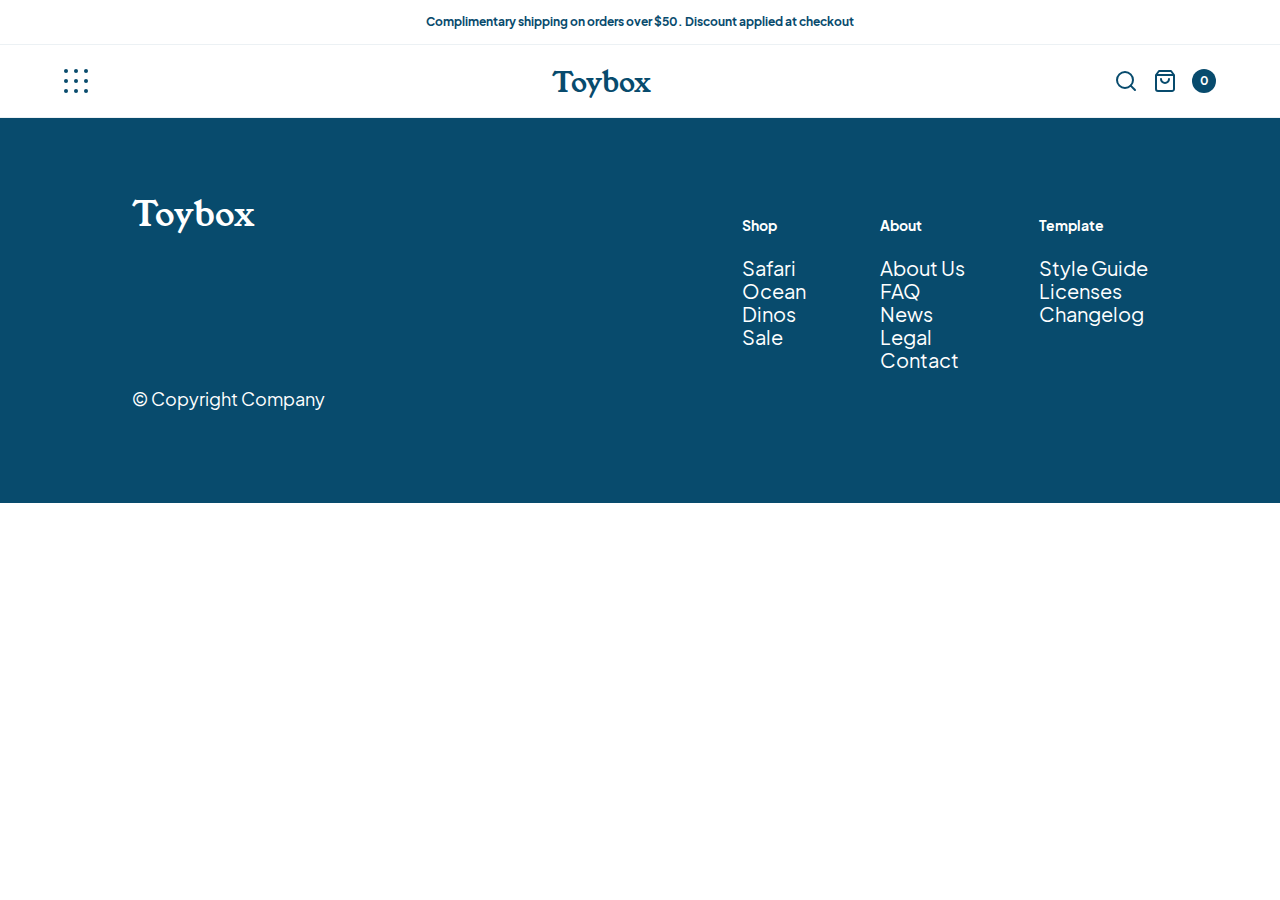
==== contact.html @ e17dc2cc "Added a new html page" ====
<!DOCTYPE html>
<html lang="en">
<head>
    <meta charset="UTF-8">
    <meta http-equiv="X-UA-Compatible" content="IE=edge">
    <meta name="viewport" content="width=device-width, initial-scale=1.0">
    <title>Contact</title>

    <link rel="stylesheet" href="./styles/styles.css">
</head>
<body>
<!-- Skip Link -->
<a href="#main-content" class="skip-link">Skip to main content.</a>

<!-- Announcements Bar -->
<div class="announcements">
    <div class="wrapper">
        <p class="small-copy">Complimentary shipping on orders over $50. Discount applied at checkout</p>
    </div>
</div>

<!-- Navigation Bar -->
<nav class="nav-bar">
    <div class="wrapper">
        <!-- Slide Out Menu -->
        <input type="checkbox" id="open-side-menu">
        <label for="open-side-menu" class="menu-button">
            <img src="./assets/menu-button.svg" alt="Menu Button">
        </label>

        <!-- Slide Out Nav Content -->
        <div class="slide-out-nav">
            <div class="button-container">
                <!-- <button class="menu-close">x</button> -->
                <label for="open-side-menu" class="menu-close">x</label>
            </div>

            <nav class="main-menu">
                <ul>
                    <li>
                        <a href="#">Shop</a>
                    </li>
                    <li>
                        <a href="#">About</a>
                    </li>
                    <li>
                        <a href="#">FAQ</a>
                    </li>
                    <li>
                        <a href="#">News</a>
                    </li>
                    <li>
                        <a href="./contact.html">Contact</a>
                    </li>
                </ul>
            </nav>
        </div>
        <!-- Mav-Bar -->
        <!-- Logo -->
        <a href="#home" class="logo">
            <h1>Toybox</h1>
        </a>

        <!-- Search/Cart -->
        <div class="search-cart">
            <button class="menu-icon">
                <img src="./assets/search.svg" alt="Search Icon">
            </button>

            <a href="#" class="bag">
                <img src="./assets/shop-bag.svg" alt="Shopping Bag">
            </a>
            <div class="counter">
                <p class="small-copy">0</p>
            </div>
        </div>
    </div>
</nav>
    













<!-- FOOTER -->
<footer class="footer" id="footer">
    <div class="wrapper">

        <div class="footer-flex-container">
            <!-- Logo -->
            <a href="" class="footer-logo">
                <h4>Toybox</h4>
            </a>

            <!-- Footer Nav Flex Container -->
            <div class="footer-nav">
                <nav>
                    <!-- Footer Shop List -->
                    <ul class="footer-shop">
                        <li>
                            <h5>Shop</h5>
                        </li>
                        <li>
                            <a href="#">Safari</a>
                        </li>
                        <li>
                            <a href="#">Ocean</a>
                        </li>
                        <li>
                            <a href="#">Dinos</a>
                        </li>
                        <li>
                            <a href="#">Sale</a>
                        </li>
                    </ul>
                    <!-- End Footer Shop List -->

                    <!-- Footer About List -->
                    <ul class="footer-about">
                        <li>
                            <h5>About</h5>
                        </li>
                        <li>
                            <a href="#">About Us</a>
                        </li>
                        <li>
                            <a href="#">FAQ</a>
                        </li>
                        <li>
                            <a href="#">News</a>
                        </li>
                        <li>
                            <a href="#">Legal</a>
                        </li>
                        <li>
                            <a href="./contact.html">Contact</a>
                        </li>
                    </ul>
                    <!-- END Footer About -->

                    <!-- Footer Template List -->
                    <ul class="footer-template">
                        <li>
                            <h5>Template</h5>
                        </li>
                        <li>
                            <a href="#">Style Guide</a>
                        </li>
                        <li>
                            <a href="#">Licenses</a>
                        </li>
                        <li>
                            <a href="#">Changelog</a>
                        </li>
                    </ul>
                    <!-- END Footer Template -->
                </nav>
                <!-- END FOOTER NAV -->

            </div>
        </div>
        <!-- Social and Copyright Flex Container -->
        <div class="social">

            <!-- Icon Container -->
            <div class="social-icon">
                <a href="#">
                    <i aria-hidden="true"></i>
                    <span class="sr-only">Link To Twitter</span>
                </a>
                <a href="#">
                    <i aria-hidden="true"></i>
                    <span class="sr-only">Link To Pinterest</span>
                </a>
                <a href="#">
                    <i aria-hidden="true"></i>
                    <span class="sr-only">Link To Instagram</span>
                </a>
                <a href="#">
                    <i aria-hidden="true"></i>
                    <span class="sr-only">Link To Facebook</span>
                </a>
            </div>
            <!-- END Social Icons -->

            <div class="copyright">
                <p>© Copyright Company</p>
            </div>
            <!-- END Copyright -->
        </div>
        <!-- END Social -->
    </div>
    <!-- END Wrapper -->
</footer>
</body>
</html>
---- styles/styles.css ----
html {
  line-height: 1.15;
  -ms-text-size-adjust: 100%;
  -webkit-text-size-adjust: 100%;
}

body {
  margin: 0;
}

article, aside, footer, header, nav, section {
  display: block;
}

h1 {
  font-size: 2em;
  margin: 0.67em 0;
}

figcaption, figure, main {
  display: block;
}

figure {
  margin: 1em 40px;
}

hr {
  -webkit-box-sizing: content-box;
          box-sizing: content-box;
  height: 0;
  overflow: visible;
}

pre {
  font-family: monospace, monospace;
  font-size: 1em;
}

a {
  background-color: transparent;
  -webkit-text-decoration-skip: objects;
}

abbr[title] {
  border-bottom: none;
  text-decoration: underline;
  -webkit-text-decoration: underline dotted;
          text-decoration: underline dotted;
}

b, strong {
  font-weight: inherit;
}

b, strong {
  font-weight: bolder;
}

code, kbd, samp {
  font-family: monospace, monospace;
  font-size: 1em;
}

dfn {
  font-style: italic;
}

mark {
  background-color: #ff0;
  color: #000;
}

small {
  font-size: 80%;
}

sub, sup {
  font-size: 75%;
  line-height: 0;
  position: relative;
  vertical-align: baseline;
}

sub {
  bottom: -0.25em;
}

sup {
  top: -0.5em;
}

audio, video {
  display: inline-block;
}

audio:not([controls]) {
  display: none;
  height: 0;
}

img {
  border-style: none;
}

svg:not(:root) {
  overflow: hidden;
}

button, input, optgroup, select, textarea {
  font-family: sans-serif;
  font-size: 100%;
  line-height: 1.15;
  margin: 0;
}

button, input {
  overflow: visible;
}

button, select {
  text-transform: none;
}

button, html [type=button], [type=reset], [type=submit] {
  -webkit-appearance: button;
}

button::-moz-focus-inner, [type=button]::-moz-focus-inner, [type=reset]::-moz-focus-inner, [type=submit]::-moz-focus-inner {
  border-style: none;
  padding: 0;
}

button:-moz-focusring, [type=button]:-moz-focusring, [type=reset]:-moz-focusring, [type=submit]:-moz-focusring {
  outline: 1px dotted ButtonText;
}

fieldset {
  padding: 0.35em 0.75em 0.625em;
}

legend {
  -webkit-box-sizing: border-box;
          box-sizing: border-box;
  color: inherit;
  display: table;
  max-width: 100%;
  padding: 0;
  white-space: normal;
}

progress {
  display: inline-block;
  vertical-align: baseline;
}

textarea {
  overflow: auto;
}

[type=checkbox], [type=radio] {
  -webkit-box-sizing: border-box;
          box-sizing: border-box;
  padding: 0;
}

[type=number]::-webkit-inner-spin-button, [type=number]::-webkit-outer-spin-button {
  height: auto;
}

[type=search] {
  -webkit-appearance: textfield;
  outline-offset: -2px;
}

[type=search]::-webkit-search-cancel-button, [type=search]::-webkit-search-decoration {
  -webkit-appearance: none;
}

::-webkit-file-upload-button {
  -webkit-appearance: button;
  font: inherit;
}

details, menu {
  display: block;
}

summary {
  display: list-item;
}

canvas {
  display: inline-block;
}

template {
  display: none;
}

[hidden] {
  display: none;
}

.clearfix:after {
  visibility: hidden;
  display: block;
  font-size: 0;
  content: "";
  clear: both;
  height: 0;
}

html {
  -webkit-box-sizing: border-box;
  box-sizing: border-box;
}

*, *:before, *:after {
  -webkit-box-sizing: inherit;
          box-sizing: inherit;
}

.sr-only {
  position: absolute;
  width: 1px;
  height: 1px;
  margin: -1px;
  border: 0;
  padding: 0;
  white-space: nowrap;
  -webkit-clip-path: inset(100%);
          clip-path: inset(100%);
  clip: rect(0 0 0 0);
  overflow: hidden;
}

@font-face {
  font-family: "Jakarta Sans";
  src: url("../fonts/PlusJakarta_Sans-2.5/webfonts/PlusJakartaSans-Regular.woff"), url("../fonts/PlusJakarta_Sans-2.5/static/PlusJakartaSans-Regular.ttf"), url("../fonts/PlusJakarta_Sans-2.5/webfonts/PlusJakartaSans-Regular.woff2");
  font-weight: normal;
}
/* importing Jakarta Sans font in bold */
@font-face {
  font-family: "Jakarta Sans";
  src: url("../fonts/PlusJakarta_Sans-2.5/webfonts/PlusJakartaSans-Bold.woff"), url(../fonts/PlusJakarta_Sans-2.5/webfonts/PlusJakartaSans-Bold.woff2), url(../fonts/PlusJakarta_Sans-2.5/static/PlusJakartaSans-Bold.ttf);
  font-weight: bold;
}
@font-face {
  font-family: "Young Serif";
  src: url(../fonts/youngserif/YoungSerif-Regular.otf);
}
html {
  font-size: 125%;
}

p {
  font-size: 0.9rem;
}

body {
  font-family: "Jakarta Sans";
  font-weight: normal;
  color: #084b6d;
}

h1, h2, h3, h4, blockquote {
  font-family: "Young Serif";
  font-weight: normal;
  color: #084b6d;
  margin: 0;
}

h1 {
  font-size: 1.4rem;
}

h2 {
  font-size: 2rem;
}

h3 {
  font-size: 2.7rem;
}

h4 {
  font-size: 1.7rem;
}

h5 {
  font-size: 0.7rem;
}

ul,
li,
a,
input {
  margin: 0;
  padding: 0;
}

ul {
  list-style: none;
}

a {
  text-decoration: none;
  color: inherit;
}

.small-copy {
  font-size: 0.6rem;
  font-weight: bold;
  margin: 0;
  line-height: 1.2rem;
}

button {
  background-color: transparent;
  border: none;
  padding: 0;
  cursor: pointer;
}

img {
  max-width: 100%;
  display: block;
}

.wrapper {
  max-width: 1260px;
  width: 90%;
  margin: 0 auto;
}

section {
  margin-bottom: 90px;
}

.button {
  padding: 18px 36px;
  border: 2px solid #084b6d;
  font-size: 0.8rem;
  font-weight: bold;
  text-align: center;
  -webkit-transition: 0.3s;
  transition: 0.3s;
}

.shop-button {
  color: #084b6d;
  background-color: transparent;
}
.shop-button:hover {
  background-color: #084b6d;
  color: #fff;
}
.shop-button:focus {
  background-color: #084b6d;
  color: #fff;
}

.about-button {
  color: #fff;
  background-color: #084b6d;
}
.about-button:hover, .about-button:focus {
  color: #084b6d;
  background-color: transparent;
}

.skip-link {
  position: absolute;
  left: -1000px;
  top: 5px;
  background-color: #fff;
  color: black;
  z-index: 10;
}
.skip-link:focus {
  left: 0;
}

.announcements {
  text-align: center;
  padding: 10px 0;
}

.nav-bar {
  position: sticky;
  top: 0;
  border-top: 1px solid rgba(8, 75, 109, 0.08);
  border-bottom: 1px solid rgba(8, 75, 109, 0.08);
  background-color: #fff;
  z-index: 10;
}
.nav-bar .wrapper {
  display: -webkit-box;
  display: -ms-flexbox;
  display: flex;
  -webkit-box-pack: justify;
      -ms-flex-pack: justify;
          justify-content: space-between;
  -webkit-box-align: center;
      -ms-flex-align: center;
          align-items: center;
  padding: 20px 0;
}
.nav-bar input[type=checkbox] {
  opacity: 0;
  position: absolute;
}
.nav-bar input[type=checkbox]:checked ~ .slide-out-nav {
  left: 0;
}

.menu-button {
  cursor: pointer;
}

.search-cart {
  display: -webkit-box;
  display: -ms-flexbox;
  display: flex;
}
.search-cart .menu-icon, .search-cart .bag {
  margin-right: 15px;
}
.search-cart .bag {
  display: -webkit-box;
  display: -ms-flexbox;
  display: flex;
}
.search-cart .counter {
  display: -webkit-box;
  display: -ms-flexbox;
  display: flex;
  -webkit-box-align: center;
      -ms-flex-align: center;
          align-items: center;
}
.search-cart .counter p {
  width: 24px;
  height: 24px;
  background-color: #084b6d;
  border-radius: 50%;
  color: #fff;
  text-align: center;
}

.slide-out-nav {
  background-color: purple;
  position: fixed;
  top: 0;
  left: -506px;
  height: 100vh;
  width: 100%;
  max-width: 506px;
  color: #fff;
  font-family: "Young Serif";
  padding: 35px 50px;
  -webkit-transition: 0.75s;
  transition: 0.75s;
}

.main-menu a {
  font-family: "Young Serif";
  font-size: 1.6rem;
  line-height: 2.5rem;
  color: white;
  -webkit-transition: 0.3s;
  transition: 0.3s;
}
.main-menu a:hover, .main-menu a:focus {
  color: rgba(255, 255, 255, 0.5);
}

.button-container {
  display: -webkit-box;
  display: -ms-flexbox;
  display: flex;
  -webkit-box-pack: end;
      -ms-flex-pack: end;
          justify-content: flex-end;
}

.menu-close {
  color: #fff;
  font-size: 1.2rem;
}

header {
  background-color: #f8fbf3;
}

header .wrapper {
  display: -webkit-box;
  display: -ms-flexbox;
  display: flex;
  -webkit-box-pack: justify;
      -ms-flex-pack: justify;
          justify-content: space-between;
  -webkit-box-align: center;
      -ms-flex-align: center;
          align-items: center;
  width: 100%;
  margin: 0;
}

.header-img-container {
  width: 47%;
}

.text-container {
  width: 47%;
}

.categories {
  margin-top: 90px;
}

.category-list {
  display: -webkit-box;
  display: -ms-flexbox;
  display: flex;
  -ms-flex-wrap: wrap;
      flex-wrap: wrap;
  -webkit-box-pack: center;
      -ms-flex-pack: center;
          justify-content: center;
}
.category-list .item-one {
  background-color: #ffd698;
}
.category-list .item-two {
  background-color: #f4fcff;
}
.category-list .item-three {
  background-color: #f8fbf3;
}
.category-list .item-four {
  background-color: #fff5f5;
}
.category-list .items {
  border-radius: 10%;
  width: calc(45% - 50px);
  margin: 50px 25px 25px;
  padding: 40px;
  text-align: center;
  -webkit-transition: 0.3s;
  transition: 0.3s;
}
.category-list .items img {
  border-radius: 10%;
  margin-bottom: 15px;
}
.category-list .items:hover {
  -webkit-transform: scale(0.9);
          transform: scale(0.9);
}

.play {
  background-image: url(../assets/background-image.jpg);
  background-position: center;
  background-size: cover;
  min-height: 90vh;
  margin-bottom: 0;
}
.play .wrapper {
  display: -webkit-box;
  display: -ms-flexbox;
  display: flex;
  -webkit-box-pack: center;
      -ms-flex-pack: center;
          justify-content: center;
  -webkit-box-align: center;
      -ms-flex-align: center;
          align-items: center;
  min-height: 90vh;
}
.play .play-content {
  width: 60%;
  border: 24px solid #f4fcff;
  background-color: #fff;
  padding: 60px;
  text-align: center;
}

footer {
  background: #084b6d;
  color: #fff;
  padding: 75px;
}
footer .footer-flex-container {
  display: -webkit-box;
  display: -ms-flexbox;
  display: flex;
  -webkit-box-pack: justify;
      -ms-flex-pack: justify;
          justify-content: space-between;
}

.footer-logo h4 {
  color: #fff;
}

.footer-nav {
  width: 40%;
}
.footer-nav nav {
  display: -webkit-box;
  display: -ms-flexbox;
  display: flex;
  -webkit-box-pack: justify;
      -ms-flex-pack: justify;
          justify-content: space-between;
}

@media (max-width: 1000px) {
  .category-list .items {
    padding: 25px;
  }

  .footer-flex-container {
    -webkit-box-orient: vertical;
    -webkit-box-direction: normal;
        -ms-flex-direction: column;
            flex-direction: column;
    -webkit-box-align: center;
        -ms-flex-align: center;
            align-items: center;
  }
  .footer-flex-container .footer-nav {
    width: 100%;
    margin-bottom: 60px;
  }
}
@media (max-width: 800px) {
  header .wrapper {
    -webkit-box-orient: vertical;
    -webkit-box-direction: normal;
        -ms-flex-direction: column;
            flex-direction: column;
  }
  header .wrapper .header-img-container {
    width: 100%;
  }
  header .wrapper img {
    max-height: 350px;
    width: 100%;
    -o-object-fit: cover;
       object-fit: cover;
  }

  .category-list .items {
    padding: 15px;
    margin: 20px 15px;
  }

  .play .wrapper .play-content {
    width: 100%;
    padding: 15px;
  }
}
@media (max-width: 500px) {
  .category-list .items {
    width: 100%;
    margin: 10px;
  }

  .play .wrapper .play-content {
    padding: 10px 10px 15px;
  }

  .footer-nav nav {
    -webkit-box-orient: vertical;
    -webkit-box-direction: normal;
        -ms-flex-direction: column;
            flex-direction: column;
    -webkit-box-align: center;
        -ms-flex-align: center;
            align-items: center;
  }

  .social {
    -webkit-box-orient: vertical;
    -webkit-box-direction: normal;
        -ms-flex-direction: column;
            flex-direction: column;
    -webkit-box-align: center;
        -ms-flex-align: center;
            align-items: center;
  }
}
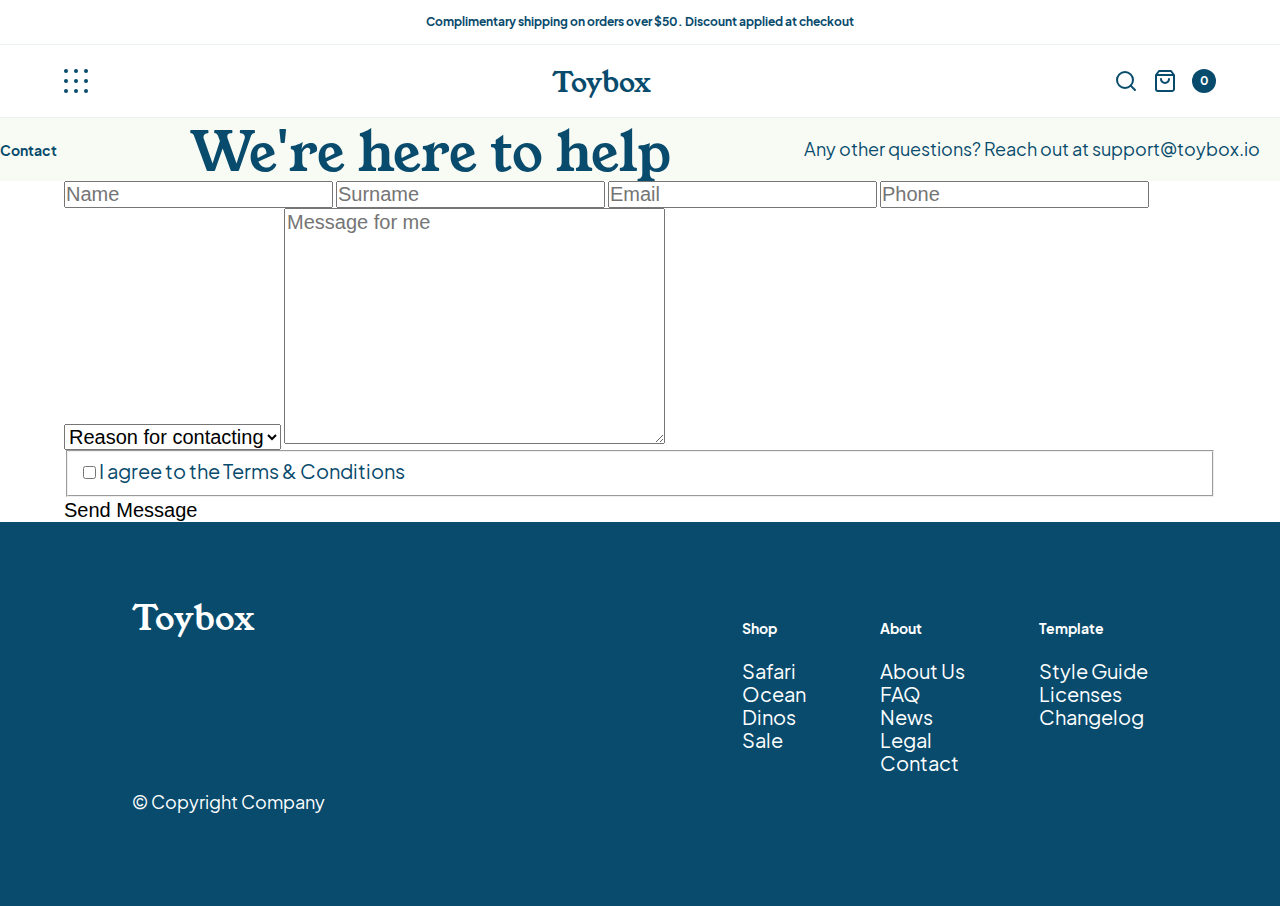
==== commit b09f9446: "Added header, form into HTML" ====
--- a/contact.html
+++ b/contact.html
@@ -57,7 +57,7 @@
         </div>
         <!-- Mav-Bar -->
         <!-- Logo -->
-        <a href="#home" class="logo">
+        <a href="./index.html" class="logo">
             <h1>Toybox</h1>
         </a>
 
@@ -76,17 +76,51 @@
         </div>
     </div>
 </nav>
-    
-
-
-
-
-
-
-
-
-
-
+  
+<!-- HEADER -->
+<header class="contact-header">
+    <div class="wrapper">
+        <h5>Contact</h5>
+        <h3>We're here to help</h3>
+        <p>Any other questions? Reach out at  <a href="mailto:support@toybox.io">support@toybox.io</a></p>
+    </div>
+</header>
+
+<main class="contact" id="main-content">
+    <div class="wrapper">
+        <form action="">
+            <label for="name" class="sr-only">Name</label>
+            <input type="text" id="name" placeholder="Name">
+
+            <label for="surname" class="sr-only">Surname</label>
+            <input type="text" id="surname" placeholder="Surname">
+
+            <label for="email" class="sr-only">Email</label>
+            <input type="email" id="email" placeholder="Email">
+
+            <label for="phone" class="sr-only">Phone</label>
+            <input type="tel" id="phone" placeholder="Phone">
+
+            <select name="reason" id="reason">
+                <option value="placeholder" disabled selected>Reason for contacting</option>
+                <option value="refund">Refund request</option>
+                <option value="status">Order status update</option>
+                <option value="praise">Praise!</option>
+                <option value="complaint">General concerns</option>
+            </select>
+
+            <label for="message" class="sr-only">Message for me</label>
+            <textarea id="message" cols="30" rows="10" placeholder="Message for me"></textarea>
+
+            <fieldset>
+                <input type="checkbox" id="terms">
+                <label for="terms">I agree to the Terms & Conditions</label>
+            </fieldset>
+
+            <button type="submit">Send Message</button>
+        </form>
+    </div>
+</main>
 
 
 
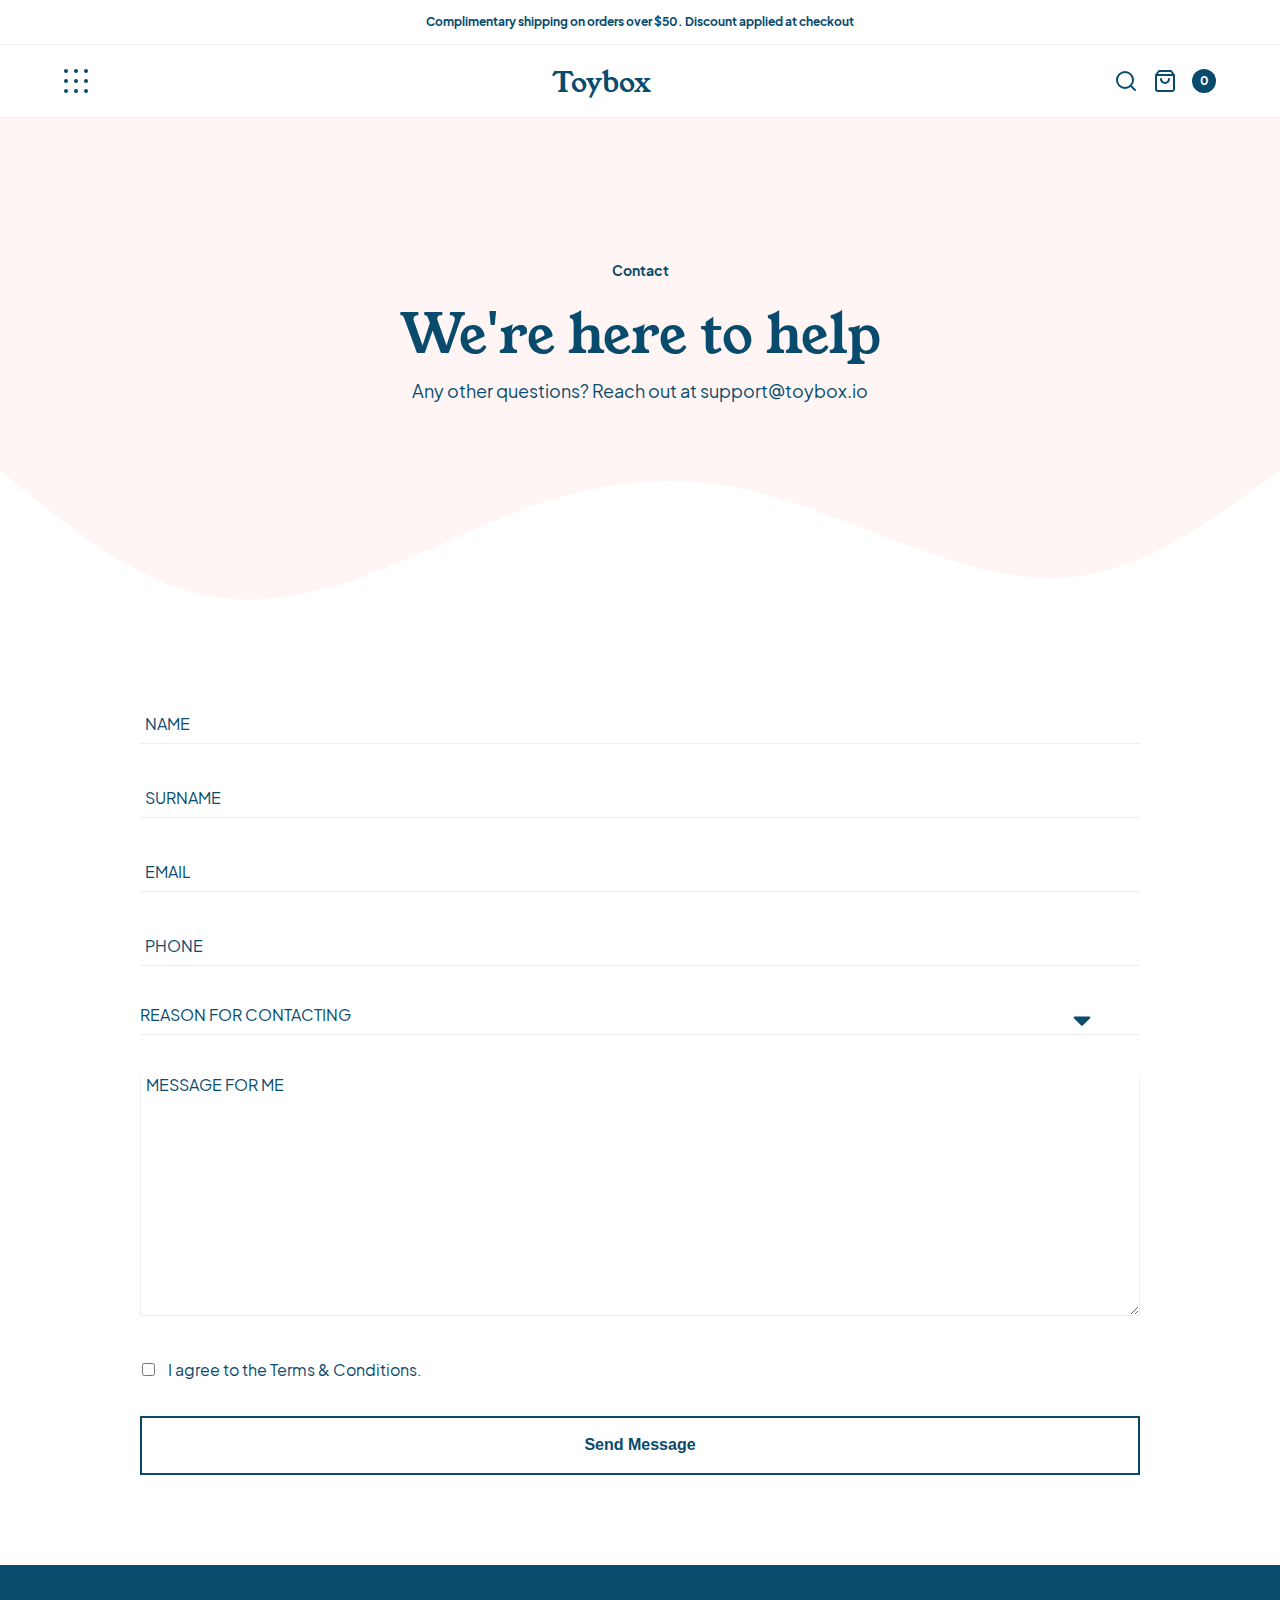
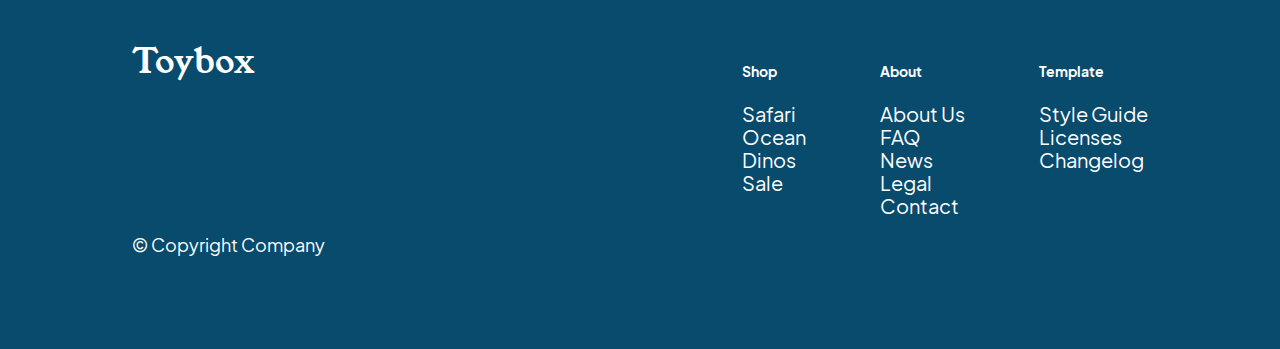
==== commit 3f658a4a: "finished contact page styles" ====
--- a/contact.html
+++ b/contact.html
@@ -114,10 +114,10 @@
 
             <fieldset>
                 <input type="checkbox" id="terms">
-                <label for="terms">I agree to the Terms & Conditions</label>
+                <label for="terms">I agree to the Terms & Conditions.</label>
             </fieldset>
 
-            <button type="submit">Send Message</button>
+            <button type="submit" class="button shop-button">Send Message</button>
         </form>
     </div>
 </main>
--- a/styles/styles.css
+++ b/styles/styles.css
@@ -515,6 +515,30 @@
   width: 47%;
 }
 
+.contact-header {
+  background-color: #fff5f5;
+  padding-top: 120px;
+}
+
+.contact-header .wrapper {
+  -webkit-box-orient: vertical;
+  -webkit-box-direction: normal;
+      -ms-flex-direction: column;
+          flex-direction: column;
+  margin: 0 auto;
+  padding-bottom: 50px;
+}
+
+.contact-header::after {
+  content: "";
+  width: 100%;
+  height: 150px;
+  background-image: url(../assets/wave.svg);
+  background-size: 100% 150px;
+  background-color: #fff5f5;
+  display: block;
+}
+
 .categories {
   margin-top: 90px;
 }
@@ -691,4 +715,108 @@
         -ms-flex-align: center;
             align-items: center;
   }
+}
+.contact form {
+  display: -webkit-box;
+  display: -ms-flexbox;
+  display: flex;
+  -webkit-box-orient: vertical;
+  -webkit-box-direction: normal;
+      -ms-flex-direction: column;
+          flex-direction: column;
+  margin: 90px auto;
+  max-width: 1000px;
+}
+
+input,
+textarea {
+  border: none;
+  font-family: "Jakarta Sans";
+  color: #333;
+  padding: 0 0 10px 5px;
+  margin-bottom: 40px;
+}
+input::-webkit-input-placeholder, textarea::-webkit-input-placeholder {
+  font-size: 0.8rem;
+  color: #084b6d;
+  opacity: 1;
+  line-height: 1.2;
+  text-transform: uppercase;
+}
+input::-moz-placeholder, textarea::-moz-placeholder {
+  font-size: 0.8rem;
+  color: #084b6d;
+  opacity: 1;
+  line-height: 1.2;
+  text-transform: uppercase;
+}
+input:-ms-input-placeholder, textarea:-ms-input-placeholder {
+  font-size: 0.8rem;
+  color: #084b6d;
+  opacity: 1;
+  line-height: 1.2;
+  text-transform: uppercase;
+}
+input::-ms-input-placeholder, textarea::-ms-input-placeholder {
+  font-size: 0.8rem;
+  color: #084b6d;
+  opacity: 1;
+  line-height: 1.2;
+  text-transform: uppercase;
+}
+input::placeholder,
+textarea::placeholder {
+  font-size: 0.8rem;
+  color: #084b6d;
+  opacity: 1;
+  line-height: 1.2;
+  text-transform: uppercase;
+}
+input:focus,
+textarea:focus {
+  border-bottom: 1px solid #084b6d;
+  outline: none;
+}
+
+input {
+  border-bottom: 1px solid #eee;
+}
+
+textarea {
+  border: 1px solid #eee;
+  border-top: none;
+}
+
+select {
+  -webkit-appearance: none;
+     -moz-appearance: none;
+          appearance: none;
+  border: none;
+  font-family: "Jakarta Sans";
+  color: #084b6d;
+  background-color: #fff;
+  text-transform: uppercase;
+  padding-bottom: 10px;
+  margin-bottom: 40px;
+  font-size: 0.8rem;
+  border-bottom: 1px solid #eee;
+  background-image: url(../assets/caret-down-solid.svg);
+  background-repeat: no-repeat;
+  background-position: 95% 0;
+}
+
+option {
+  font-family: "Jakarta Sans";
+}
+
+fieldset {
+  border: none;
+  padding: 0;
+}
+fieldset label {
+  font-size: 0.8rem;
+  margin-left: 10px;
+}
+fieldset input {
+  accent-color: #084b6d;
 }